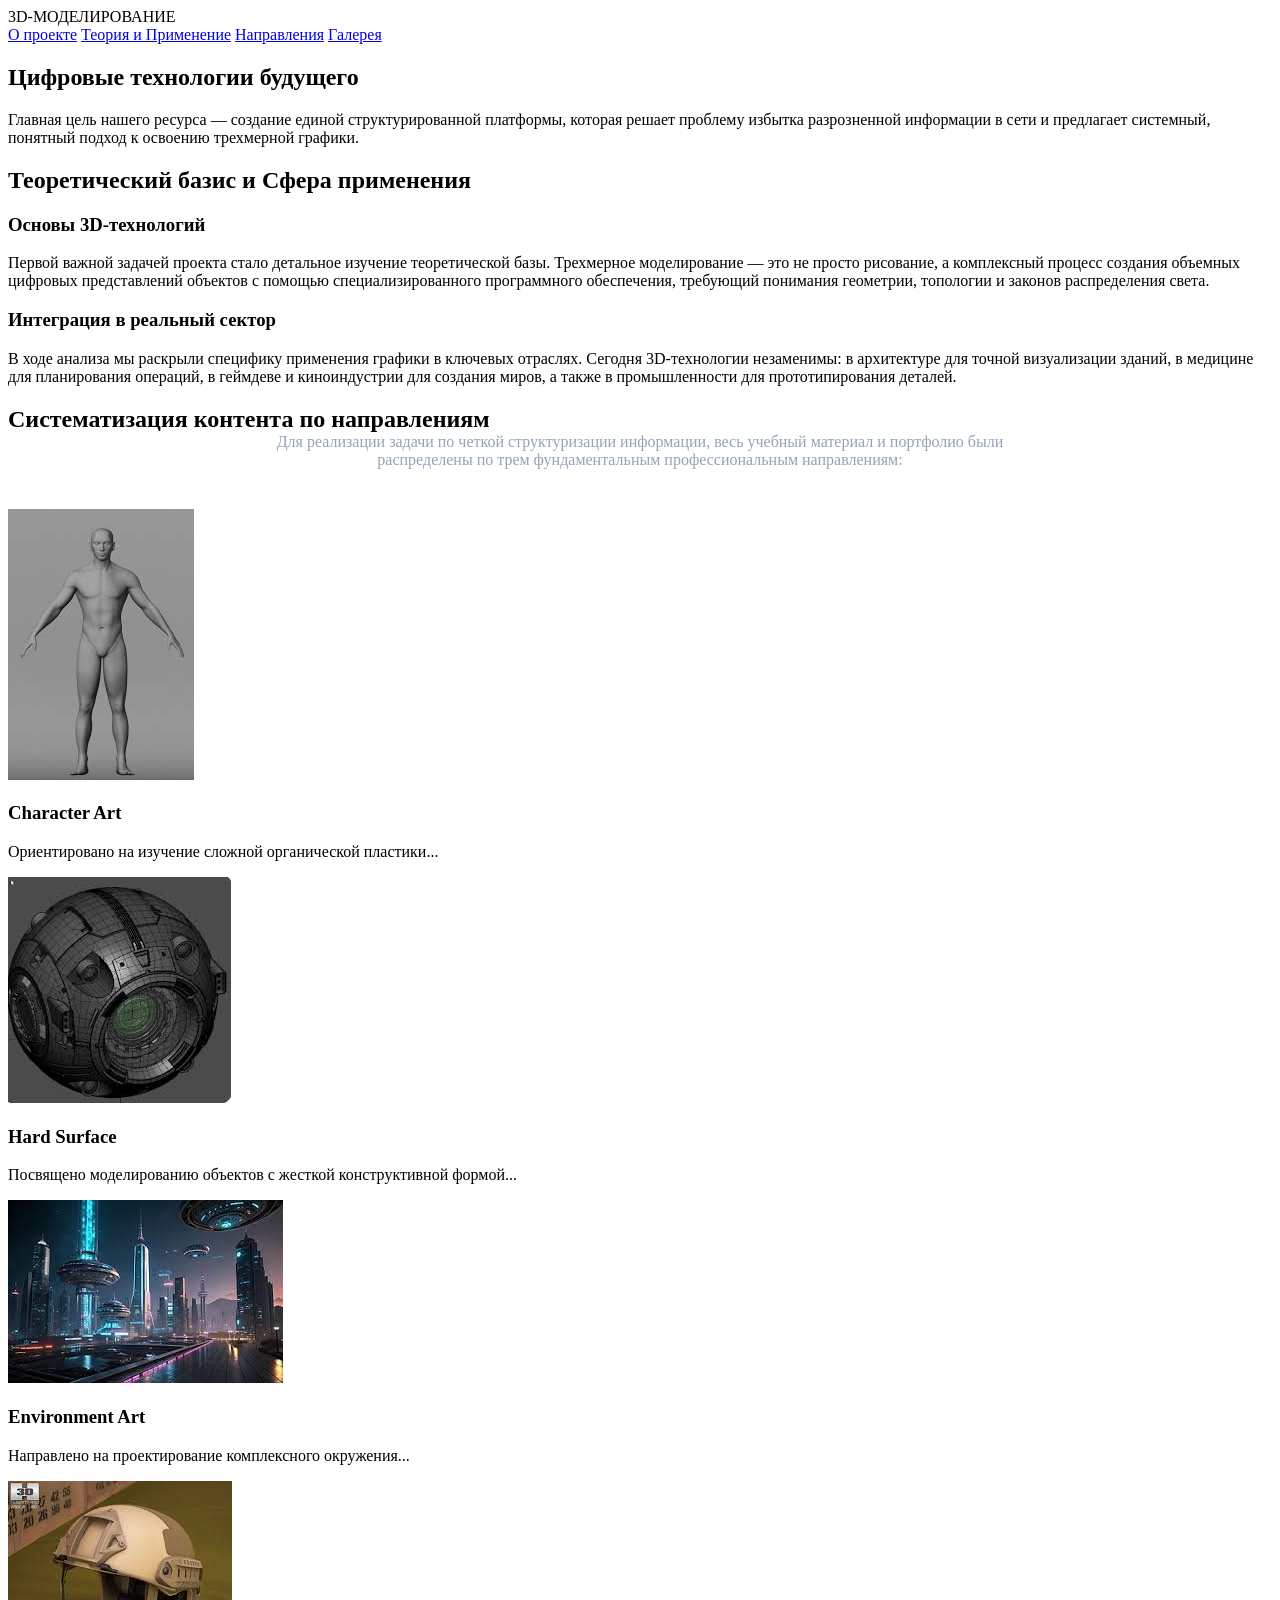
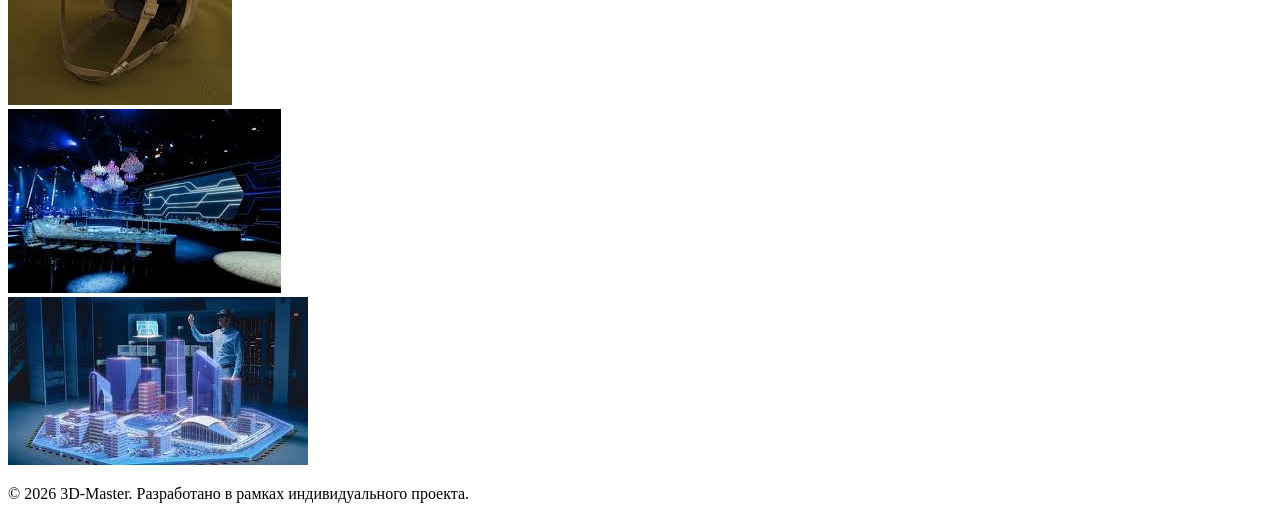
==== Индивидуальный проект/Index.html @ ec662a1b "Add files via upload" ====
<!DOCTYPE html>
<html lang="ru">
<head>
    <meta charset="UTF-8">
    <meta name="viewport" content="width=device-width, initial-scale=1.0">
    <title>3D-Master: Обучение и Портфолио</title>
    <link rel="stylesheet" href="Style.css">
</head>
<body>

    <header class="main-header">
        <div class="logo">3D-<span>МОДЕЛИРОВАНИЕ</span></div>
        <nav class="nav-menu">
            <a href="#about" class="nav-link">О проекте</a>
            <a href="#theory" class="nav-link">Теория и Применение</a>
            <a href="#directions" class="nav-link">Направления</a>
            <a href="#gallery" class="nav-link">Галерея</a>
        </nav>
    </header>

    <main class="content-container">

        <section id="about" class="hero-section">
            <h1 class="glitch-title">Цифровые технологии будущего</h1>
            <p class="section-subtitle">
                Главная цель нашего ресурса — создание единой структурированной платформы, которая решает проблему избытка разрозненной информации в сети и предлагает системный, понятный подход к освоению трехмерной графики.
            </p>
        </section>

        <section id="theory" class="info-section">
            <h2 class="section-title">Теоретический базис и Сфера применения</h2>
            <div class="grid-container container-2x">
                <div class="info-card">
                    <h3>Основы 3D-технологий</h3>
                    <p>Первой важной задачей проекта стало детальное изучение теоретической базы. Трехмерное моделирование — это не просто рисование, а комплексный процесс создания объемных цифровых представлений объектов с помощью специализированного программного обеспечения, требующий понимания геометрии, топологии и законов распределения света.</p>
                </div>
                <div class="info-card">
                    <h3>Интеграция в реальный сектор</h3>
                    <p>В ходе анализа мы раскрыли специфику применения графики в ключевых отраслях. Сегодня 3D-технологии незаменимы: в архитектуре для точной визуализации зданий, в медицине для планирования операций, в геймдеве и киноиндустрии для создания миров, а также в промышленности для прототипирования деталей.</p>
                </div>
            </div>
        </section>

        <section id="directions" class="info-section">
            <h2 class="section-title">Систематизация контента по направлениям</h2>
            <p style="text-align: center; color: #94a3b8; max-width: 800px; margin: -20px auto 40px; font-size: 16px;">
                Для реализации задачи по четкой структуризации информации, весь учебный материал и портфолио были распределены по трем фундаментальным профессиональным направлениям:
            </p>
            <div class="grid-container container-3x">
    <div class="grid-container container-3x">
    <div class="direction-card">
        <img src="img/character.jpg.jpg" alt="Character Art" class="direction-img">
        <h3>Character Art</h3>
        <p>Ориентировано на изучение сложной органической пластики...</p>
    </div>
    <div class="direction-card">
        <img src="img/hardsurface.jpg.jpg" alt="Hard Surface" class="direction-img">
        <h3>Hard Surface</h3>
        <p>Посвящено моделированию объектов с жесткой конструктивной формой...</p>
    </div>
    <div class="direction-card">
        <img src="img/environment.jpg.jpg" alt="Environment Art" class="direction-img">
        <h3>Environment Art</h3>
        <p>Направлено на проектирование комплексного окружения...</p>
    </div>
</div>
        </section>

        <section id="gallery" class="info-section">
            <div class="grid-container container-3x">
    <div class="gallery-item">
        <img src="img/render-01.jpg" alt="Работа 1" class="gallery-img">
    </div>
    <div class="gallery-item">
        <img src="img/render-02.jpg" alt="Работа 2" class="gallery-img">
    </div>
    <div class="gallery-item">
        <img src="img/render-03.jpg" alt="Работа 3" class="gallery-img">
    </div>
</div>
        </section>

    </main>

    <footer class="main-footer">
        <p>&copy; 2026 3D-Master. Разработано в рамках индивидуального проекта.</p>
    </footer>

</body>
</html>
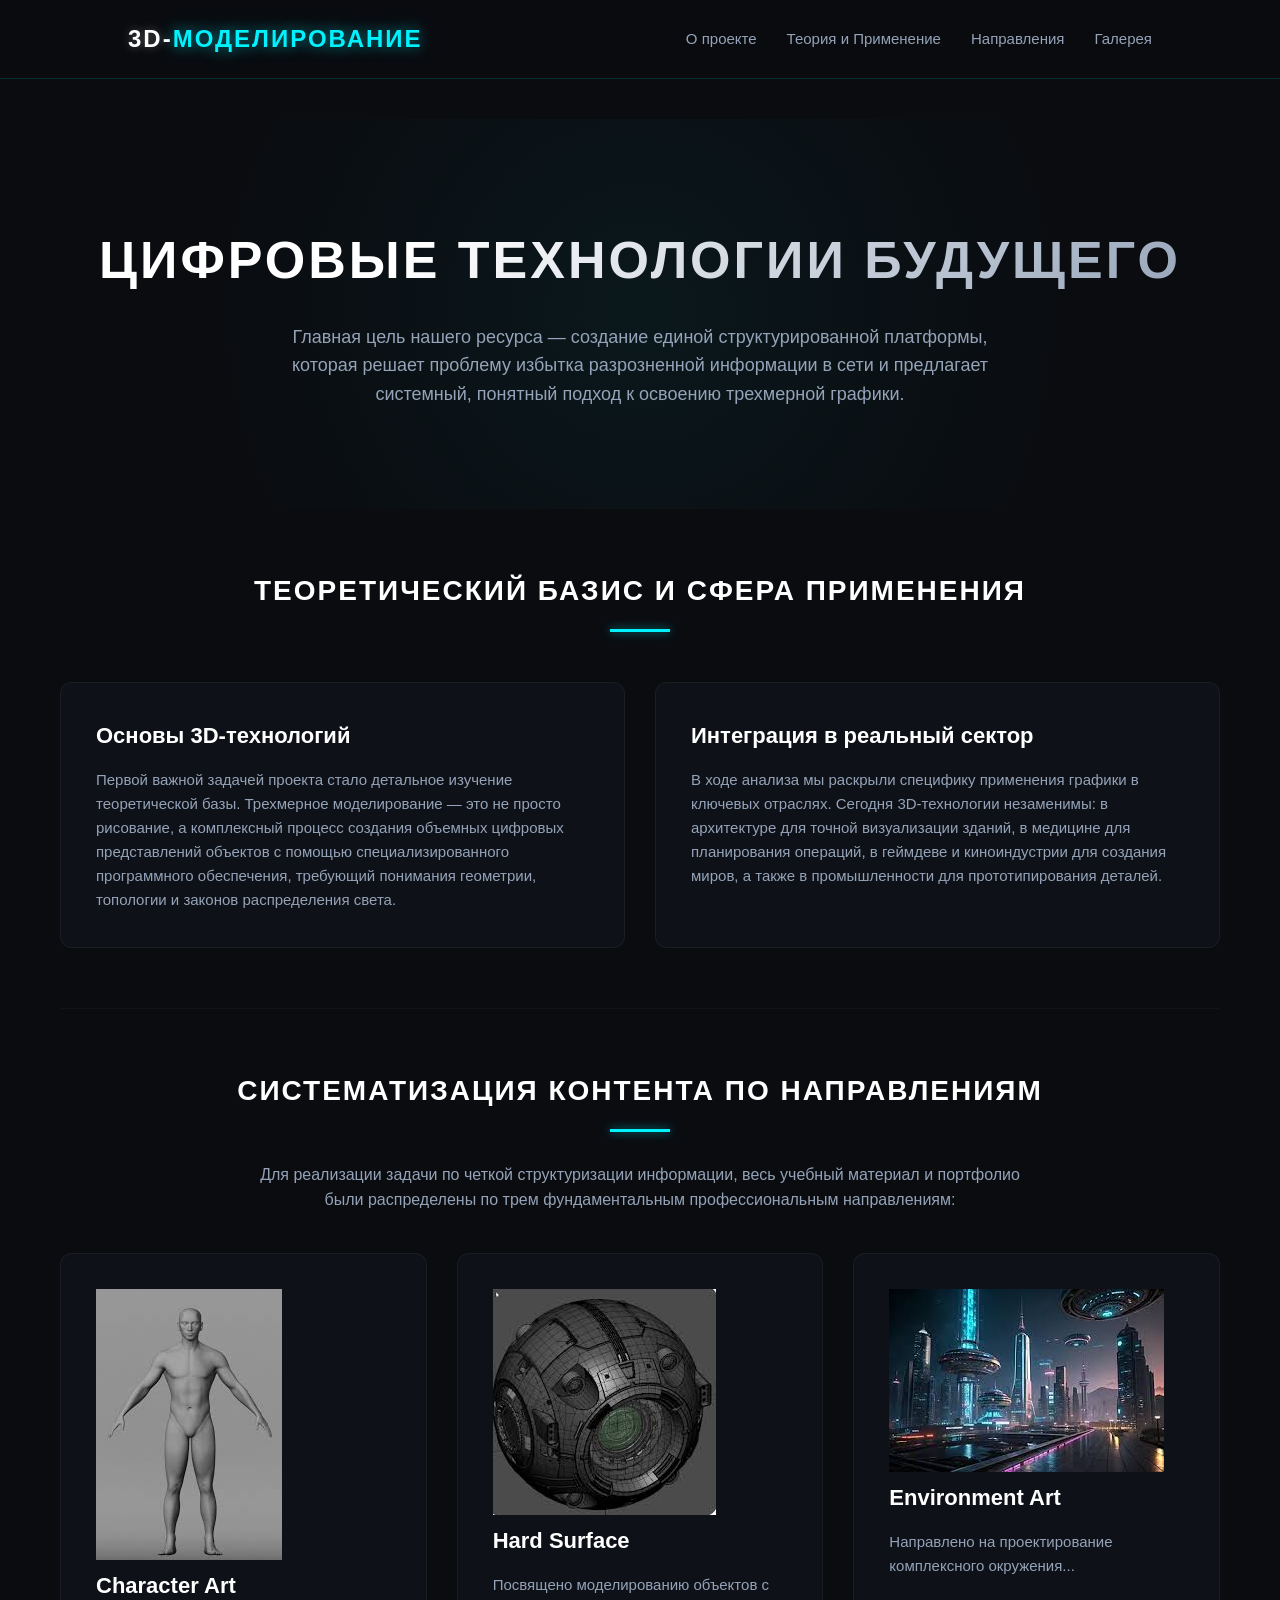
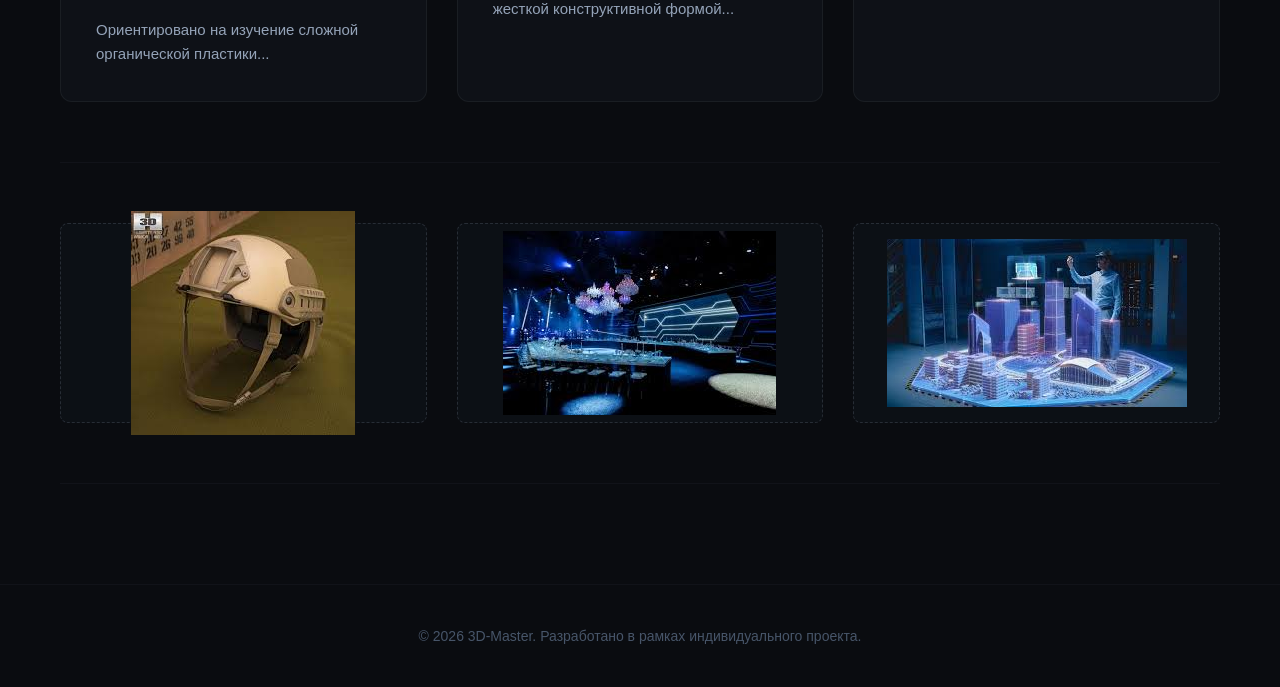
==== commit ebf82f03: "Update Index.html" ====
--- a/Индивидуальный проект/Index.html
+++ b/Индивидуальный проект/Index.html
@@ -4,7 +4,7 @@
     <meta charset="UTF-8">
     <meta name="viewport" content="width=device-width, initial-scale=1.0">
     <title>3D-Master: Обучение и Портфолио</title>
-    <link rel="stylesheet" href="Style.css">
+    <link rel="stylesheet" href="style.css">
 </head>
 <body>
 
--- a/Индивидуальный проект/style.css
+++ b/Индивидуальный проект/style.css
@@ -0,0 +1,274 @@
+* {
+    margin: 0;
+    padding: 0;
+    box-sizing: border-box;
+    scroll-behavior: smooth;
+}
+
+body {
+    background-color: #0a0c10;
+    color: #e2e8f0;
+    font-family: 'Segoe UI', Roboto, Helvetica, Arial, sans-serif;
+    line-height: 1.6;
+    overflow-x: hidden;
+}
+
+/* Стилизация шапки сайта */
+.main-header {
+    display: flex;
+    justify-content: space-between;
+    align-items: center;
+    padding: 20px 10%;
+    background: rgba(10, 12, 16, 0.85);
+    backdrop-filter: blur(10px);
+    border-bottom: 1px solid rgba(0, 242, 254, 0.15);
+    position: sticky;
+    top: 0;
+    z-index: 1000;
+}
+
+.logo {
+    font-size: 24px;
+    font-weight: 800;
+    letter-spacing: 2px;
+    color: #ffffff;
+    text-shadow: 0 0 10px rgba(255, 255, 255, 0.3);
+}
+
+.logo span {
+    color: #00f2fe;
+    text-shadow: 0 0 15px rgba(0, 242, 254, 0.6);
+}
+
+.nav-menu {
+    display: flex;
+    gap: 30px;
+}
+
+.nav-link {
+    color: #94a3b8;
+    text-decoration: none;
+    font-size: 15px;
+    font-weight: 500;
+    transition: all 0.3s ease;
+    position: relative;
+    padding: 5px 0;
+}
+
+.nav-link:hover {
+    color: #00f2fe;
+    text-shadow: 0 0 10px rgba(0, 242, 254, 0.4);
+}
+
+/* Создание линии подчеркивания при наведении */
+.nav-link::after {
+    content: '';
+    position: absolute;
+    bottom: 0;
+    left: 0;
+    width: 0;
+    height: 2px;
+    background: linear-gradient(90deg, #00f2fe, #4facfe);
+    transition: width 0.3s ease;
+}
+
+.nav-link:hover::after {
+    width: 100%;
+}
+
+/* Главный контейнер страниц */
+.content-container {
+    max-width: 1200px;
+    margin: 0 auto;
+    padding: 40px 20px;
+}
+
+/* Приветственная секция (Hero) */
+.hero-section {
+    text-align: center;
+    padding: 100px 20px;
+    background: radial-gradient(circle at center, rgba(0, 242, 254, 0.05) 0%, transparent 70%);
+}
+
+.glitch-title {
+    font-size: 52px;
+    font-weight: 900;
+    text-transform: uppercase;
+    letter-spacing: 3px;
+    background: linear-gradient(135deg, #ffffff 30%, #94a3b8 100%);
+    -webkit-background-clip: text;
+    -webkit-text-fill-color: transparent;
+    margin-bottom: 20px;
+}
+
+.section-subtitle {
+    font-size: 18px;
+    color: #94a3b8;
+    max-width: 700px;
+    margin: 0 auto;
+}
+
+/* Общие стили заголовков секций */
+.section-title {
+    font-size: 28px;
+    text-transform: uppercase;
+    letter-spacing: 2px;
+    text-align: center;
+    margin-bottom: 50px;
+    color: #ffffff;
+    position: relative;
+}
+
+.section-title::after {
+    content: '';
+    display: block;
+    width: 60px;
+    height: 3px;
+    background: #00f2fe;
+    margin: 15px auto 0;
+    box-shadow: 0 0 10px rgba(0, 242, 254, 0.6);
+}
+
+/* Контейнеры сеток (Grid) */
+.info-section {
+    padding: 60px 0;
+    border-bottom: 1px solid rgba(148, 163, 184, 0.05);
+}
+
+.grid-container {
+    display: grid;
+    gap: 30px;
+}
+
+.container-2x {
+    grid-template-columns: repeat(auto-fit, minmax(450px, 1fr));
+}
+
+.container-3x {
+    grid-template-columns: repeat(auto-fit, minmax(300px, 1fr));
+}
+
+/* Стили карточек */
+.info-card, .direction-card {
+    background: rgba(30, 41, 59, 0.2);
+    border: 1px solid rgba(255, 255, 255, 0.05);
+    border-radius: 12px;
+    padding: 35px;
+    transition: all 0.4s cubic-bezier(0.165, 0.84, 0.44, 1);
+    position: relative;
+    overflow: hidden;
+}
+
+/* Верхняя тонкая неоновая полоска на карточках */
+.info-card::before, .direction-card::before {
+    content: '';
+    position: absolute;
+    top: 0;
+    left: 0;
+    width: 100%;
+    height: 3px;
+    background: linear-gradient(90deg, transparent, rgba(0, 242, 254, 0.5), transparent);
+    transform: translateX(-100%);
+    transition: transform 0.6s ease;
+}
+
+.info-card:hover::before, .direction-card:hover::before {
+    transform: translateX(100%);
+}
+
+.info-card:hover, .direction-card:hover {
+    transform: translateY(-5px);
+    background: rgba(30, 41, 59, 0.4);
+    border-color: rgba(0, 242, 254, 0.3);
+    box-shadow: 0 10px 30px rgba(0, 242, 254, 0.05);
+}
+
+.info-card h3, .direction-card h3 {
+    font-size: 22px;
+    color: #ffffff;
+    margin-bottom: 15px;
+}
+
+.info-card p, .direction-card p {
+    color: #94a3b8;
+    font-size: 15px;
+}
+
+/* Специальные стили для списка задач */
+.tasks-list {
+    list-style: none;
+}
+
+.tasks-list li {
+    position: relative;
+    padding-left: 25px;
+    margin-bottom: 12px;
+    color: #94a3b8;
+    font-size: 15px;
+}
+
+.tasks-list li::before {
+    content: '▹';
+    position: absolute;
+    left: 0;
+    color: #00f2fe;
+    font-weight: bold;
+    text-shadow: 0 0 5px rgba(0, 242, 254, 0.8);
+}
+
+/* Специфичные стили для карточек направлений */
+.card-icon {
+    font-size: 40px;
+    margin-bottom: 20px;
+    filter: drop-shadow(0 0 10px rgba(255, 255, 255, 0.1));
+}
+
+/* Элементы галереи (заглушки под изображения) */
+.gallery-item {
+    background: rgba(30, 41, 59, 0.15);
+    border: 1px dashed rgba(148, 163, 184, 0.2);
+    border-radius: 8px;
+    height: 200px;
+    display: flex;
+    align-items: center;
+    justify-content: center;
+    transition: all 0.3s ease;
+}
+
+.gallery-item:hover {
+    border-color: #00f2fe;
+    box-shadow: inset 0 0 20px rgba(0, 242, 254, 0.1);
+}
+
+.image-placeholder {
+    color: #475569;
+    font-weight: 600;
+    letter-spacing: 1px;
+    text-transform: uppercase;
+    font-size: 14px;
+}
+
+/* Стили подвала */
+.main-footer {
+    text-align: center;
+    padding: 40px 20px;
+    color: #475569;
+    font-size: 14px;
+    border-top: 1px solid rgba(148, 163, 184, 0.05);
+    margin-top: 60px;
+}
+
+/* Адаптивность для мобильных устройств */
+@media (max-width: 768px) {
+    .main-header {
+        flex-direction: column;
+        gap: 15px;
+        padding: 15px;
+    }
+    .glitch-title {
+        font-size: 36px;
+    }
+    .container-2x {
+        grid-template-columns: 1fr;
+    }
+}
